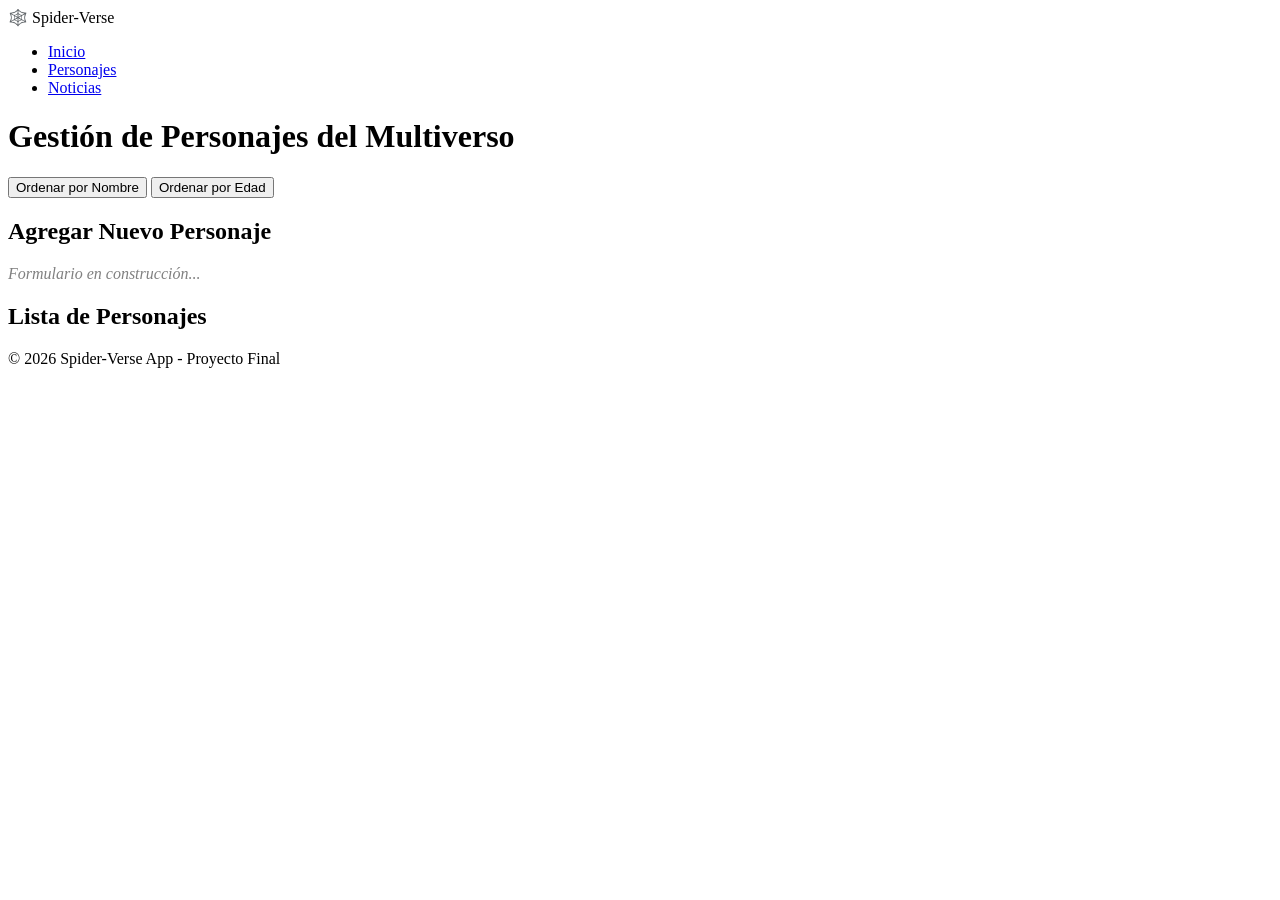
==== contenido.html @ ab41de61 "Maquetacion Html" ====
<!DOCTYPE html>
<html lang="es">
<head>
    <meta charset="UTF-8">
    <meta name="viewport" content="width=device-width, initial-scale=1.0">
    <title>Personajes - Spider-Verse</title>
    <link rel="stylesheet" href="css/estilos.css">
</head>
<body>

    <header>
        <nav class="navbar">
            <div class="logo">🕸️ Spider-Verse</div>
            <ul class="nav-links">
                <li><a href="index.html">Inicio</a></li>
                <li><a href="contenido.html" class="active">Personajes</a></li>
                <li><a href="noticias.html">Noticias</a></li>
            </ul>
        </nav>
    </header>

    <main class="crud-container">
        <h1>Gestión de Personajes del Multiverso</h1>

        <section class="filters-section">
            <button id="btn-ordenar-nombre" class="btn-filter">Ordenar por Nombre</button>
            <button id="btn-ordenar-edad" class="btn-filter">Ordenar por Edad</button>
        </section>

        <section class="form-section">
            <h2 id="form-title">Agregar Nuevo Personaje</h2>
            <form id="personaje-form">
                <p style="color: gray; font-style: italic;">Formulario en construcción...</p>
            </form>
        </section>

        <section class="cards-section">
            <h2>Lista de Personajes</h2>
            <div id="contenedor-tarjetas" class="cards-grid">
                </div>
        </section>
    </main>

    <footer>
        <p>&copy; 2026 Spider-Verse App - Proyecto Final</p>
    </footer>

    <script src="js/app.js"></script>
</body>
</html>
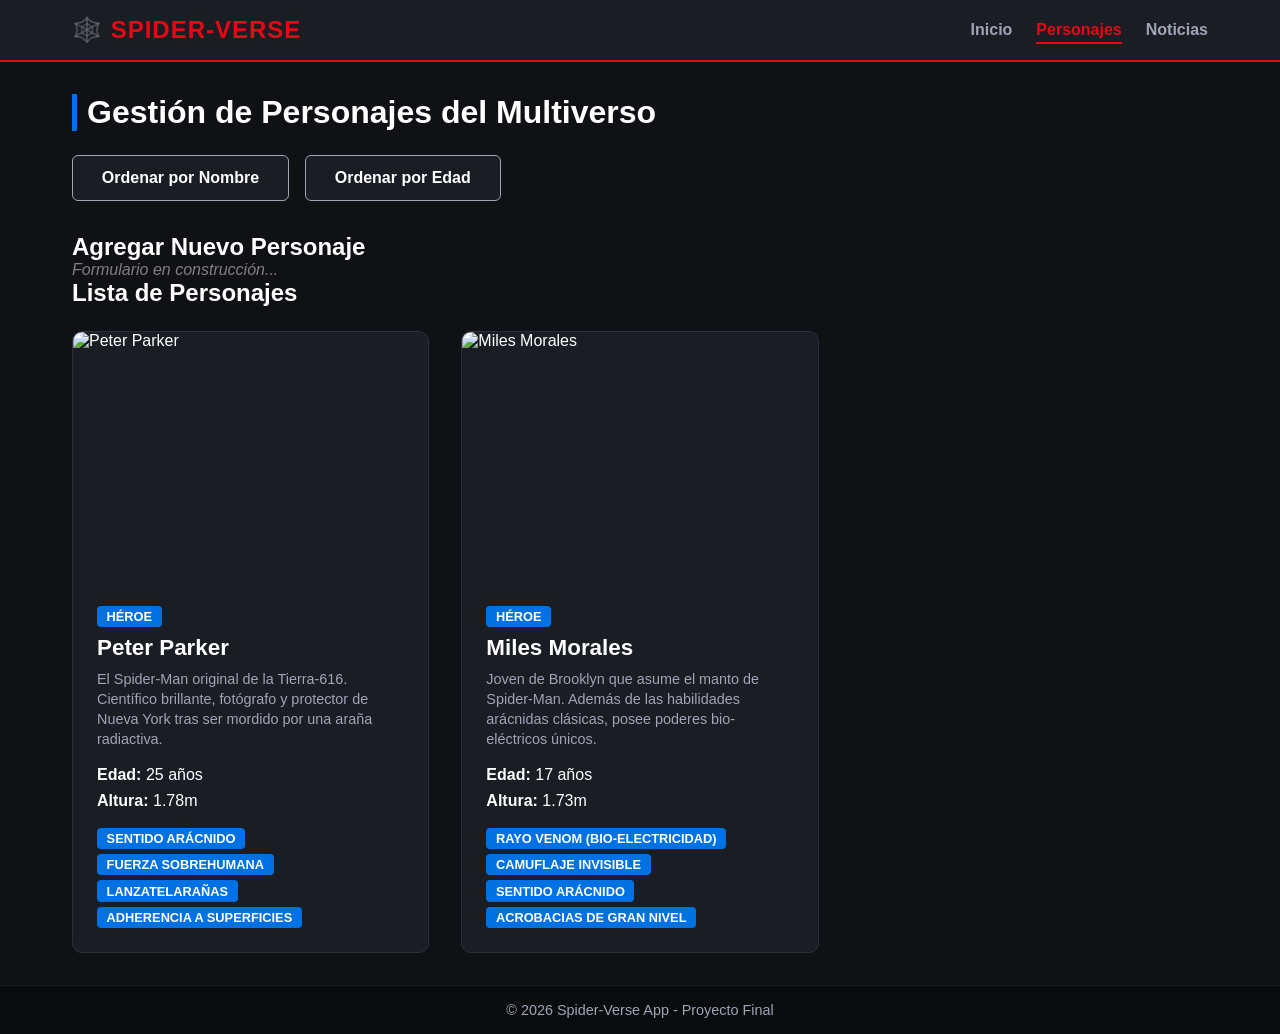
==== commit 0724702f: "Re organizando js" ====
--- a/contenido.html
+++ b/contenido.html
@@ -36,8 +36,7 @@
 
         <section class="cards-section">
             <h2>Lista de Personajes</h2>
-            <div id="contenedor-tarjetas" class="cards-grid">
-                </div>
+            <div id="contenedor-tarjetas" class="cards-grid"></div>
         </section>
     </main>
 
--- a/css/estilos.css
+++ b/css/estilos.css
@@ -0,0 +1,268 @@
+:root {
+    --bg-principal: #0f1115;
+    --bg-tarjetas: #1a1d24;
+    --rojo-spider: #e50914;
+    --azul-spider: #0071e3;
+    --blanco: #ffffff;
+    --texto-secundario: #a0a5b5;
+}
+
+* {
+    margin: 0;
+    padding: 0;
+    box-sizing: border-box;
+    font-family: 'Segoe UI', Tahoma, Geneva, Verdana, sans-serif;
+}
+
+body {
+    background-color: var(--bg-principal);
+    color: var(--blanco);
+    min-height: 100vh;
+    display: flex;
+    flex-direction: column;
+}
+
+header {
+    background-color: var(--bg-tarjetas);
+    border-bottom: 2px solid var(--rojo-spider);
+    position: sticky;
+    top: 0;
+    z-index: 1000;
+}
+
+.navbar {
+    display: flex;
+    justify-content: space-between;
+    align-items: center;
+    max-width: 1200px;
+    margin: 0 auto;
+    padding: 1rem 2rem;
+}
+
+.logo {
+    font-size: 1.5rem;
+    font-weight: bold;
+    color: var(--rojo-spider);
+    text-transform: uppercase;
+    letter-spacing: 1px;
+}
+
+.nav-links {
+    display: flex;
+    list-style: none;
+    gap: 1.5rem;
+}
+
+.nav-links a {
+    color: var(--texto-secundario);
+    text-decoration: none;
+    font-weight: 600;
+    transition: color 0.3s ease;
+}
+
+.nav-links a:hover, 
+.nav-links a.active {
+    color: var(--rojo-spider);
+    border-bottom: 2px solid var(--rojo-spider);
+    padding-bottom: 4px;
+}
+
+.welcome-container {
+    flex: 1;
+    display: flex;
+    justify-content: center;
+    align-items: center;
+    padding: 2rem;
+    text-align: center;
+}
+
+.hero {
+    max-width: 800px;
+    background: radial-gradient(circle, rgba(229,9,20,0.1) 0%, rgba(15,17,13,0) 70%);
+    padding: 3rem;
+    border-radius: 12px;
+}
+
+.hero h1 {
+    font-size: 2.8rem;
+    margin-bottom: 1.5rem;
+    color: var(--blanco);
+    text-shadow: 0 0 10px rgba(229, 9, 20, 0.5);
+}
+
+.hero p {
+    font-size: 1.2rem;
+    color: var(--texto-secundario);
+    margin-bottom: 2rem;
+    line-height: 1.6;
+}
+
+.hero-buttons {
+    display: flex;
+    justify-content: center;
+    gap: 1rem;
+}
+
+.btn-primary, .btn-secondary, .btn-filter {
+    padding: 0.8rem 1.8rem;
+    font-size: 1rem;
+    font-weight: bold;
+    border-radius: 6px;
+    text-decoration: none;
+    cursor: pointer;
+    transition: all 0.3s ease;
+}
+
+.btn-primary {
+    background-color: var(--rojo-spider);
+    color: var(--blanco);
+    border: none;
+}
+
+.btn-primary:hover {
+    background-color: #b8070f;
+    transform: translateY(-2px);
+}
+
+.btn-secondary {
+    background-color: transparent;
+    color: var(--blanco);
+    border: 2px solid var(--azul-spider);
+}
+
+.btn-secondary:hover {
+    background-color: var(--azul-spider);
+    transform: translateY(-2px);
+}
+
+.crud-container, .noticias-container {
+    max-width: 1200px;
+    margin: 0 auto;
+    padding: 2rem;
+    width: 100%;
+}
+
+h1 {
+    margin-bottom: 1.5rem;
+    border-left: 5px solid var(--azul-spider);
+    padding-left: 10px;
+}
+
+.filters-section {
+    margin-bottom: 2rem;
+    display: flex;
+    gap: 1rem;
+}
+
+.btn-filter {
+    background-color: var(--bg-tarjetas);
+    color: var(--blanco);
+    border: 1px solid var(--texto-secundario);
+}
+
+.btn-filter:hover {
+    border-color: var(--azul-spider);
+    color: var(--azul-spider);
+}
+
+.cards-grid {
+    display: grid;
+    grid-template-columns: repeat(auto-fill, minmax(280px, 1fr));
+    gap: 2rem;
+    margin-top: 1.5rem;
+}
+
+.card {
+    background-color: var(--bg-tarjetas);
+    border-radius: 10px;
+    overflow: hidden;
+    border: 1px solid #2a2f3a;
+    transition: transform 0.3s ease, box-shadow 0.3s ease;
+    display: flex;
+    flex-direction: column;
+}
+
+.card:hover {
+    transform: translateY(-5px);
+    box-shadow: 0 5px 15px rgba(0, 113, 227, 0.3);
+}
+
+.card.villano:hover {
+    box-shadow: 0 5px 15px rgba(229, 9, 20, 0.4);
+}
+
+.card-img {
+    width: 100%;
+    height: 250px;
+    object-fit: cover;
+}
+
+.card-body {
+    padding: 1.5rem;
+    display: flex;
+    flex-direction: column;
+    gap: 0.5rem;
+    flex-grow: 1;
+}
+
+.card-title {
+    font-size: 1.4rem;
+    font-weight: bold;
+}
+
+.card-desc {
+    font-size: 0.9rem;
+    color: var(--texto-secundario);
+    line-height: 1.4;
+    margin-bottom: 0.5rem;
+}
+
+.tag-badge {
+    display: inline-block;
+    padding: 0.2rem 0.6rem;
+    border-radius: 4px;
+    font-size: 0.8rem;
+    font-weight: bold;
+    text-transform: uppercase;
+    width: fit-content;
+}
+
+.badge-heroe { background-color: var(--azul-spider); color: white; }
+.badge-villano { background-color: var(--rojo-spider); color: white; }
+
+.sinopsis-card {
+    background-color: var(--bg-tarjetas);
+    padding: 1.5rem;
+    border-radius: 8px;
+    border-left: 4px solid var(--rojo-spider);
+    margin-bottom: 2.5rem;
+    line-height: 1.6;
+}
+
+.news-grid {
+    display: flex;
+    flex-direction: column;
+    gap: 1.5rem;
+}
+
+.news-item {
+    background-color: var(--bg-tarjetas);
+    padding: 1.5rem;
+    border-radius: 8px;
+}
+
+.news-date {
+    font-size: 0.8rem;
+    color: var(--rojo-spider);
+    margin: 0.3rem 0 0.8rem 0;
+}
+
+footer {
+    background-color: #0a0b0d;
+    text-align: center;
+    padding: 1rem;
+    margin-top: auto;
+    font-size: 0.9rem;
+    color: var(--texto-secundario);
+    border-top: 1px solid #1a1d24;
+}
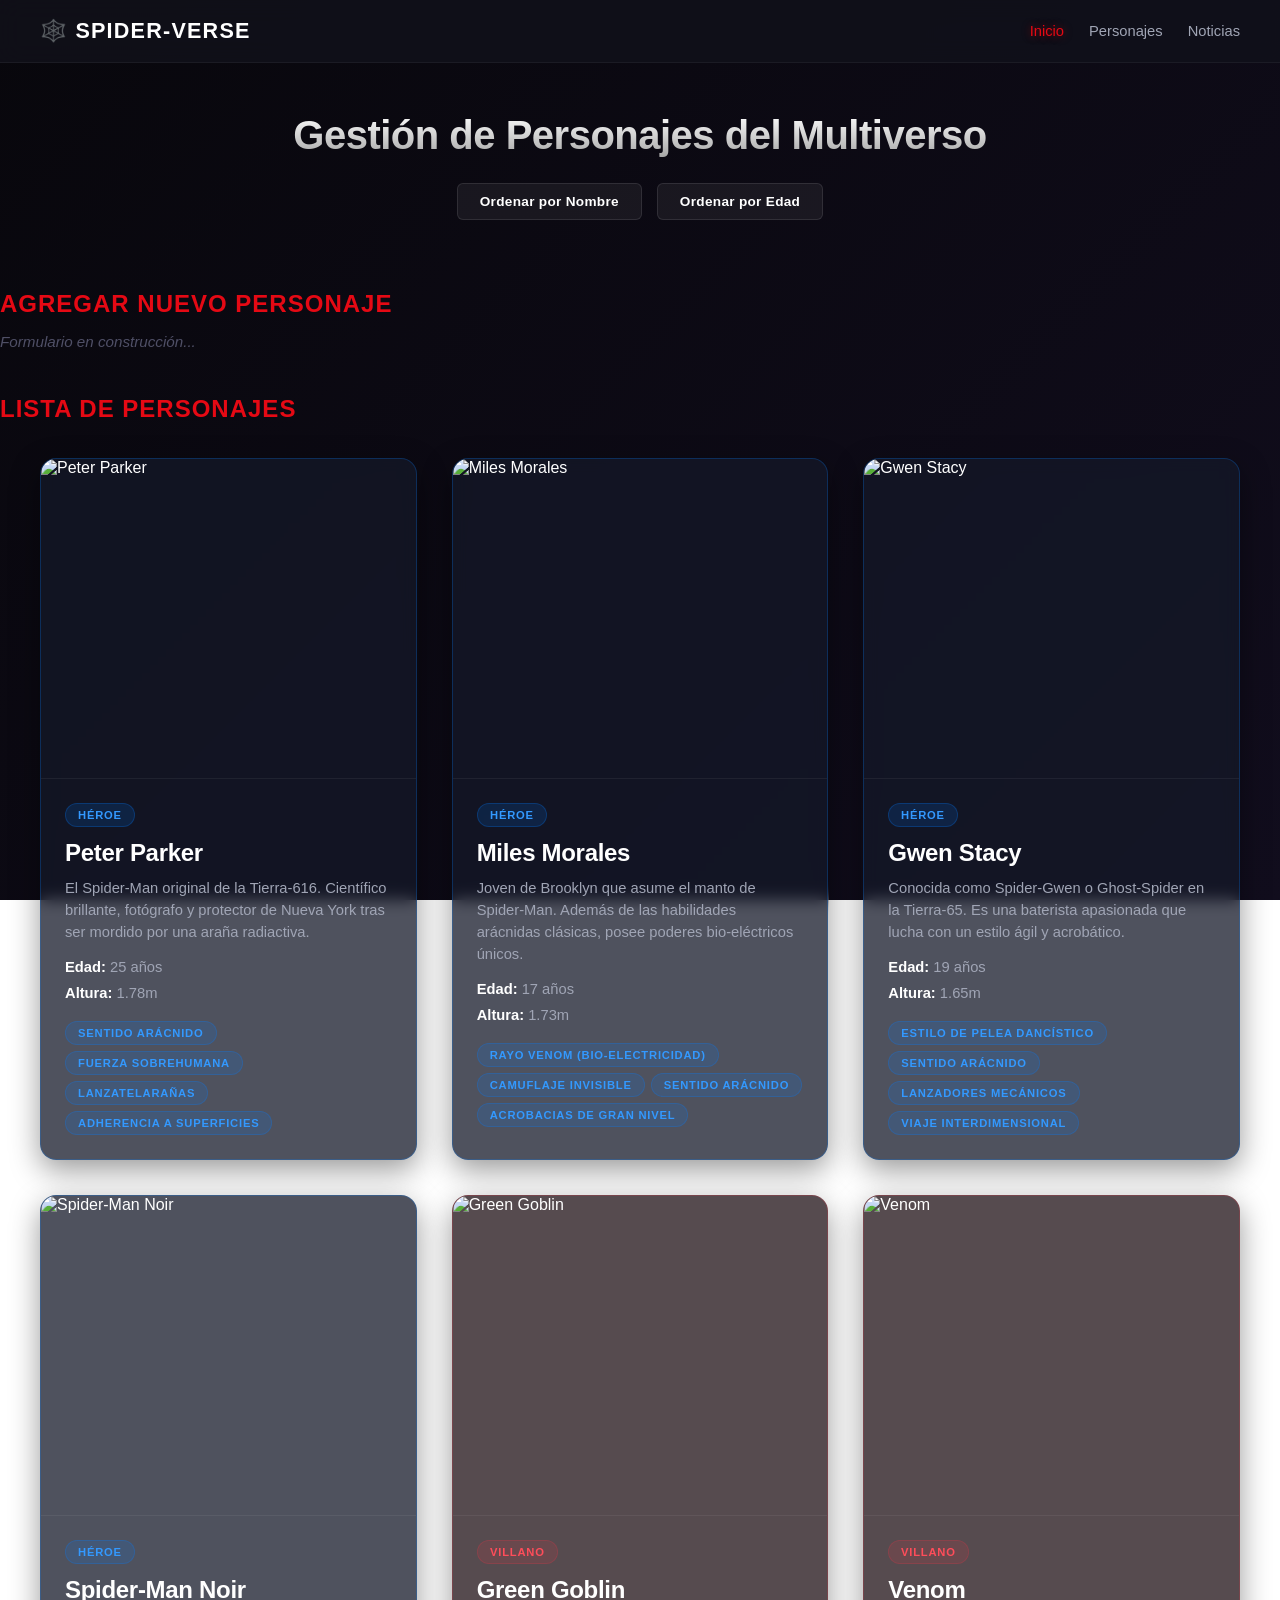
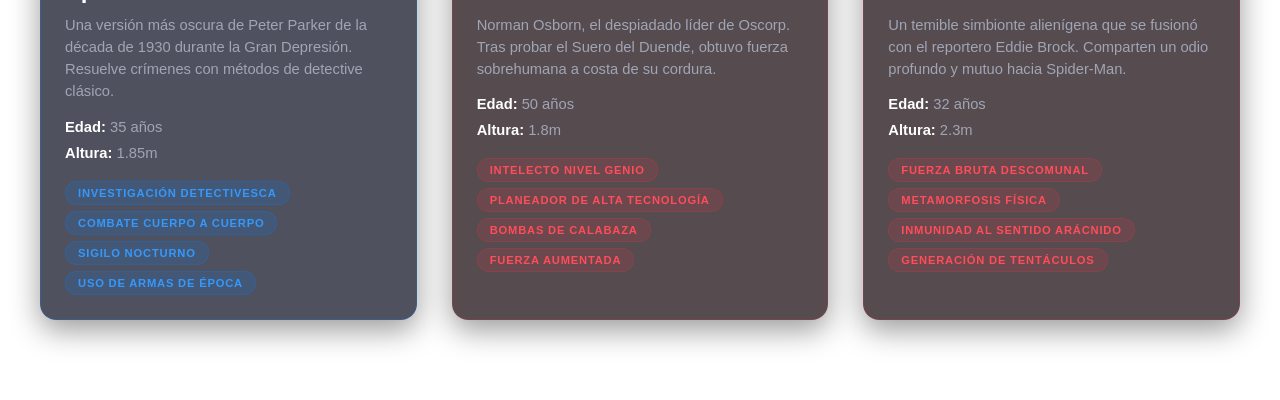
==== commit 427764dc: "Añadiendo mejoras a contenido" ====
--- a/contenido.html
+++ b/contenido.html
@@ -3,47 +3,46 @@
 <head>
     <meta charset="UTF-8">
     <meta name="viewport" content="width=device-width, initial-scale=1.0">
-    <title>Personajes - Spider-Verse</title>
-    <link rel="stylesheet" href="css/estilos.css">
+    <title>Spider-Verse - Gestión de Personajes</title>
+    <!-- Si tu archivo está dentro de la carpeta css, usa esta ruta. Si está suelto, quita el "css/" -->
+    <link rel="stylesheet" href="css/styles.css">
 </head>
 <body>
 
-    <header>
-        <nav class="navbar">
-            <div class="logo">🕸️ Spider-Verse</div>
-            <ul class="nav-links">
-                <li><a href="index.html">Inicio</a></li>
-                <li><a href="contenido.html" class="active">Personajes</a></li>
-                <li><a href="noticias.html">Noticias</a></li>
-            </ul>
-        </nav>
+    <!-- 1. BARRA DE NAVEGACIÓN -->
+    <nav class="navbar">
+        <div class="nav-brand">🕸️ Spider-Verse</div>
+        <ul class="nav-links">
+            <li><a href="#" class="active">Inicio</a></li>
+            <li><a href="#">Personajes</a></li>
+            <li><a href="#">Noticias</a></li>
+        </ul>
+    </nav>
+
+    <!-- 2. CABECERA PRINCIPAL Y BOTONES DE FILTRO -->
+    <header class="main-header">
+        <h1>Gestión de Personajes del Multiverso</h1>
+        <div class="botones-orden">
+            <button id="btn-ordenar-nombre">Ordenar por Nombre</button>
+            <button id="btn-ordenar-edad">Ordenar por Edad</button>
+        </div>
     </header>
 
-    <main class="crud-container">
-        <h1>Gestión de Personajes del Multiverso</h1>
+    <!-- 3. SECCIÓN DEL FORMULARIO -->
+    <section class="form-section">
+        <h2 class="section-title title-form">AGREGAR NUEVO PERSONAJE</h2>
+        <p class="construction-text">Formulario en construcción...</p>
+    </section>
 
-        <section class="filters-section">
-            <button id="btn-ordenar-nombre" class="btn-filter">Ordenar por Nombre</button>
-            <button id="btn-ordenar-edad" class="btn-filter">Ordenar por Edad</button>
-        </section>
-
-        <section class="form-section">
-            <h2 id="form-title">Agregar Nuevo Personaje</h2>
-            <form id="personaje-form">
-                <p style="color: gray; font-style: italic;">Formulario en construcción...</p>
-            </form>
-        </section>
-
-        <section class="cards-section">
-            <h2>Lista de Personajes</h2>
-            <div id="contenedor-tarjetas" class="cards-grid"></div>
-        </section>
+    <!-- 4. SECCIÓN PRINCIPAL DE TARJETAS -->
+    <main class="characters-section">
+        <h2 class="section-title title-list">LISTA DE PERSONAJES</h2>
+        
+        <!-- Contenedor donde se inyectará todo desde el JS -->
+        <div id="contenedor-tarjetas" class="cards-grid"></div>
     </main>
 
-    <footer>
-        <p>&copy; 2026 Spider-Verse App - Proyecto Final</p>
-    </footer>
-
+    <!-- Enlace a tu script de JS -->
     <script src="js/app.js"></script>
 </body>
 </html>
--- a/css/styles.css
+++ b/css/styles.css
@@ -0,0 +1,277 @@
+/* ==========================================
+   1. VARIABLES DE DISEÑO (LOOK PREMIUM)
+   ========================================== */
+:root {
+    --bg-principal: #08070c;
+    --bg-tarjeta-heroe: rgba(20, 24, 40, 0.75);
+    --bg-tarjeta-villano: rgba(30, 15, 20, 0.75);
+    --borde-heroe: rgba(0, 123, 255, 0.25);
+    --borde-heroe-hover: #007bff;
+    --borde-villano: rgba(220, 53, 69, 0.25);
+    --borde-villano-hover: #ff3344;
+    --texto-primario: #ffffff;
+    --texto-secundario: #a0a5b5;
+    --rojo-spider: #e50914;
+}
+
+/* ==========================================
+   2. RESETEO Y FONDO GLOBAL CON GRADIENTE
+   ========================================== */
+* {
+    margin: 0;
+    padding: 0;
+    box-sizing: border-box;
+    font-family: 'Segoe UI', Tahoma, Geneva, Verdana, sans-serif;
+}
+
+body {
+    background: linear-gradient(135deg, #08070c 0%, #110d1d 100%);
+    color: var(--texto-primario);
+    min-height: 100vh;
+    padding-bottom: 60px;
+    background-attachment: fixed;
+}
+
+/* ==========================================
+   3. BARRA DE NAVEGACIÓN MODERNA (GLASSMORPHISM)
+   ========================================== */
+.navbar {
+    background: rgba(17, 17, 26, 0.85);
+    backdrop-filter: blur(12px);
+    -webkit-backdrop-filter: blur(12px);
+    padding: 18px 40px;
+    display: flex;
+    justify-content: space-between;
+    align-items: center;
+    border-bottom: 1px solid rgba(255, 255, 255, 0.05);
+    position: sticky;
+    top: 0;
+    z-index: 1000;
+}
+
+.nav-brand {
+    font-size: 1.35rem;
+    font-weight: bold;
+    letter-spacing: 1.2px;
+    text-transform: uppercase;
+}
+
+.nav-brand span {
+    color: var(--rojo-spider);
+    text-shadow: 0 0 10px rgba(229, 9, 20, 0.4);
+}
+
+.nav-links {
+    list-style: none;
+    display: flex;
+    gap: 25px;
+}
+
+.nav-links a {
+    color: var(--texto-secundario);
+    text-decoration: none;
+    font-size: 0.92rem;
+    font-weight: 500;
+    transition: all 0.3s ease;
+}
+
+.nav-links a:hover, 
+.nav-links a.active {
+    color: var(--rojo-spider);
+    text-shadow: 0 0 8px rgba(229, 9, 20, 0.5);
+}
+
+/* ==========================================
+   4. CABECERA Y BOTONES DE FILTRO
+   ========================================== */
+.main-header {
+    text-align: center;
+    padding: 50px 20px 25px 20px;
+}
+
+.main-header h1 {
+    font-size: 2.5rem;
+    font-weight: 800;
+    letter-spacing: -0.5px;
+    margin-bottom: 25px;
+    background: linear-gradient(180deg, #ffffff 0%, #a5a5a5 100%);
+    -webkit-background-clip: text;
+    background-clip: text; /* Corregido para evitar advertencias de compatibilidad */
+    -webkit-text-fill-color: transparent;
+}
+
+.botones-orden {
+    display: flex;
+    justify-content: center;
+    gap: 15px;
+}
+
+.botones-orden button {
+    background: rgba(255, 255, 255, 0.06);
+    color: var(--texto-primario);
+    border: 1px solid rgba(255, 255, 255, 0.1);
+    padding: 10px 22px;
+    font-size: 0.85rem;
+    font-weight: 600;
+    border-radius: 6px;
+    cursor: pointer;
+    transition: all 0.2s ease;
+    letter-spacing: 0.3px;
+}
+
+.botones-orden button:hover {
+    background: var(--texto-primario);
+    color: #000000;
+    transform: translateY(-2px);
+    box-shadow: 0 5px 15px rgba(255, 255, 255, 0.12);
+}
+
+/* ==========================================
+   5. SECCIONES Y TEXTOS INTERMEDIOS
+   ========================================== */
+.section-title {
+    font-size: 1.5rem;
+    color: var(--rojo-spider);
+    text-transform: uppercase;
+    font-weight: bold;
+    letter-spacing: 1px;
+    margin: 45px 0 15px 0;
+}
+
+.construction-text {
+    font-style: italic;
+    color: #4f4f66;
+    font-size: 0.95rem;
+    margin-bottom: 25px;
+}
+
+/* ==========================================
+   6. GRID DE TARJETAS ADAPTABLE
+   ========================================== */
+.cards-grid {
+    display: grid;
+    grid-template-columns: repeat(auto-fit, minmax(290px, 1fr));
+    gap: 35px;
+    padding: 20px;
+    width: 100%;
+    max-width: 1240px;
+    margin: 0 auto;
+}
+
+/* ==========================================
+   7. TARJETAS (ESTILO PREMIUM EN DETALLE)
+   ========================================== */
+.card {
+    background: var(--bg-tarjeta-heroe) !important;
+    backdrop-filter: blur(8px);
+    -webkit-backdrop-filter: blur(8px);
+    border: 1px solid var(--borde-heroe);
+    border-radius: 16px;
+    overflow: hidden;
+    display: flex;
+    flex-direction: column;
+    min-height: 590px;
+    box-shadow: 0 10px 30px rgba(0, 0, 0, 0.4);
+    transition: all 0.4s cubic-bezier(0.165, 0.84, 0.44, 1);
+    text-align: left;
+}
+
+.card:hover {
+    transform: translateY(-8px);
+    border-color: var(--borde-heroe-hover);
+    box-shadow: 0 15px 35px rgba(0, 123, 255, 0.25);
+}
+
+/* Contenedor para controlar el efecto Zoom de la imagen */
+.card-img-container {
+    width: 100%;
+    height: 320px;
+    overflow: hidden;
+    border-bottom: 1px solid rgba(255, 255, 255, 0.06);
+}
+
+.card-img {
+    width: 100%;
+    height: 100%;
+    object-fit: cover;
+    display: block;
+    transition: transform 0.5s ease;
+}
+
+.card:hover .card-img {
+    transform: scale(1.04);
+}
+
+/* Cuerpo interno de la tarjeta */
+.card .card-body {
+    padding: 24px;
+    display: flex;
+    flex-direction: column;
+    gap: 10px;
+    background: transparent;
+    color: var(--texto-primario);
+    flex-grow: 1;
+}
+
+.card-title {
+    font-size: 1.5rem;
+    font-weight: bold;
+    letter-spacing: -0.3px;
+    margin-top: 2px;
+}
+
+.card-desc {
+    font-size: 0.88rem;
+    color: var(--texto-secundario);
+    line-height: 1.5;
+    margin-bottom: 6px;
+}
+
+.card .card-body p {
+    font-size: 0.92rem;
+    color: var(--texto-secundario);
+}
+
+.card .card-body p strong {
+    color: var(--texto-primario);
+    font-weight: 600;
+}
+
+/* ==========================================
+   8. COMPLEMENTOS Y HOVERS PARA VILLANOS
+   ========================================== */
+.card.villano {
+    background: var(--bg-tarjeta-villano) !important;
+    border-color: var(--borde-villano);
+}
+
+.card.villano:hover {
+    border-color: var(--borde-villano-hover);
+    box-shadow: 0 15px 35px rgba(220, 53, 69, 0.25);
+}
+
+/* ==========================================
+   9. BADGES / ETIQUETAS DE TEXTO REDONDEADAS
+   ========================================== */
+.tag-badge {
+    display: inline-block;
+    padding: 5px 12px;
+    font-size: 0.7rem;
+    font-weight: bold;
+    text-transform: uppercase;
+    border-radius: 20px;
+    width: fit-content;
+    letter-spacing: 0.8px;
+}
+
+.badge-heroe {
+    background: rgba(0, 123, 255, 0.15);
+    color: #3399ff;
+    border: 1px solid rgba(0, 123, 255, 0.25);
+}
+
+.badge-villano {
+    background: rgba(220, 53, 69, 0.15);
+    color: #ff4d5a;
+    border: 1px solid rgba(220, 53, 69, 0.25);
+}
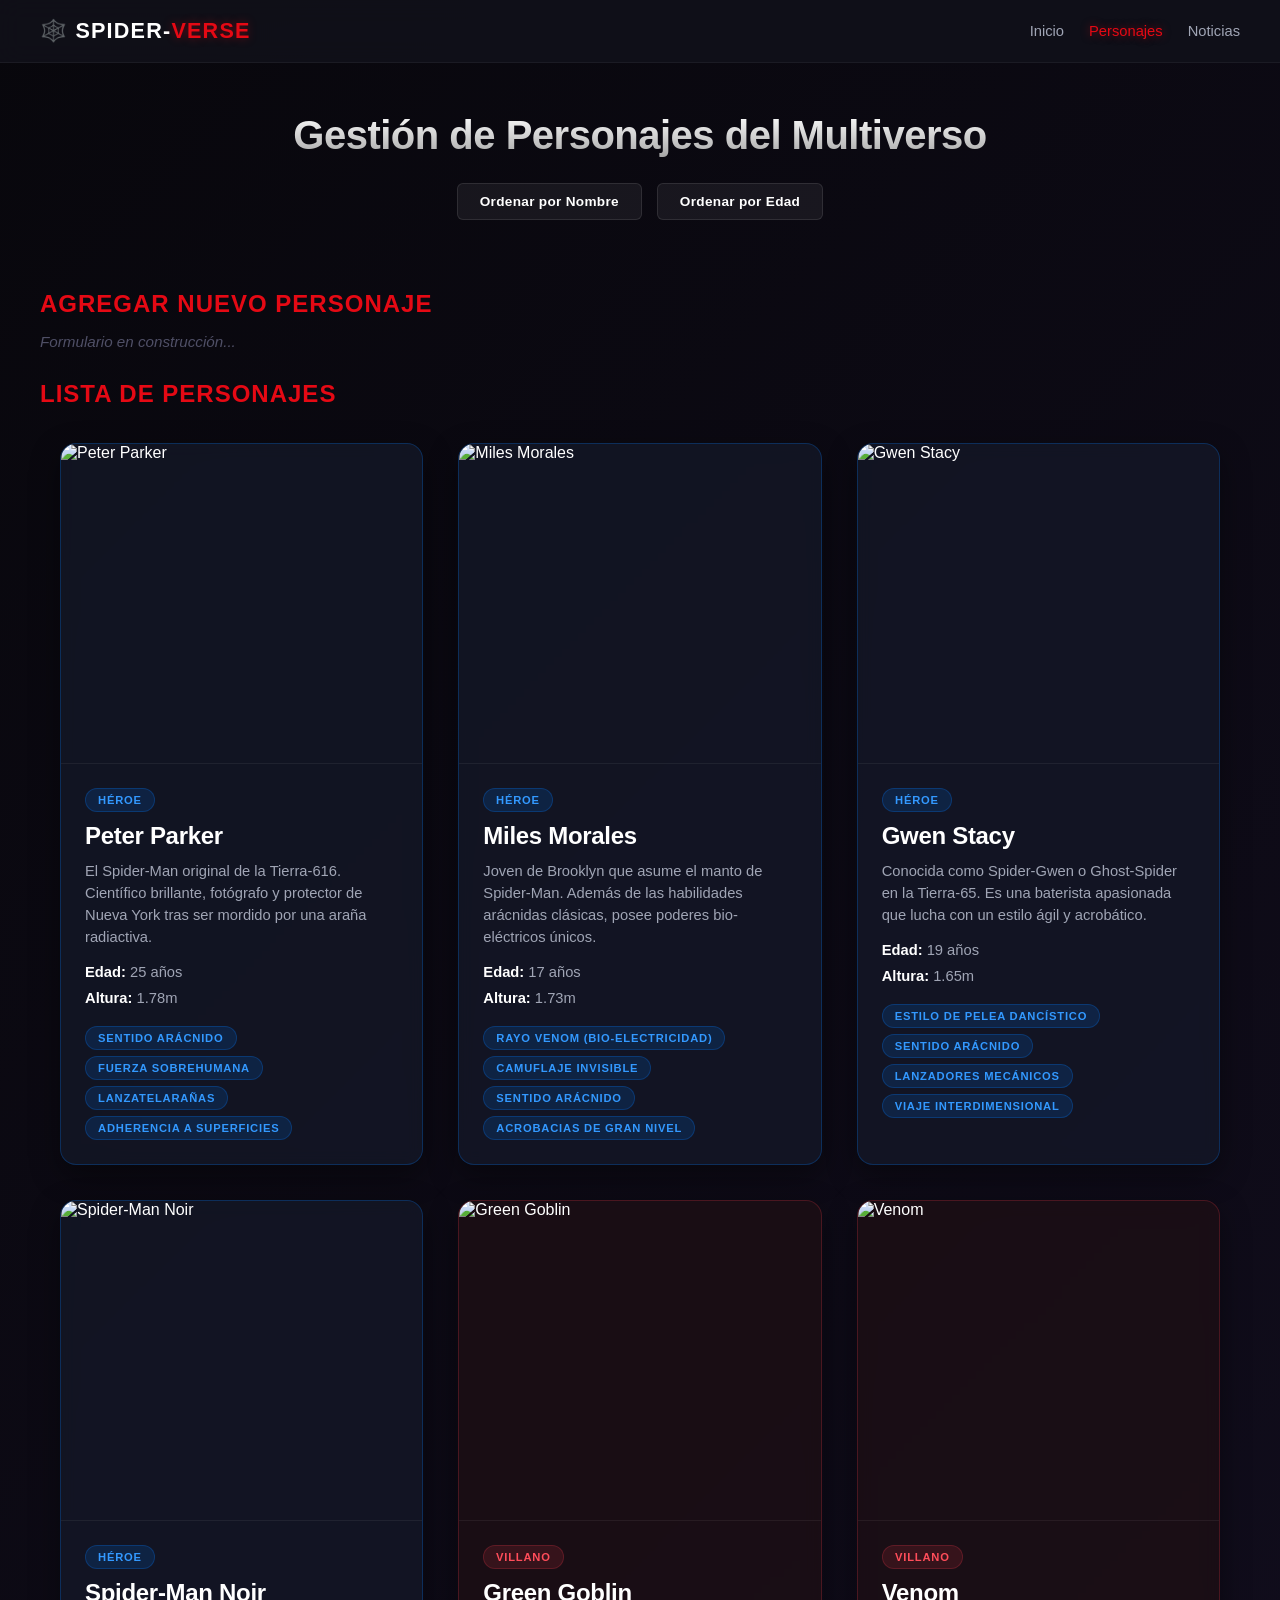
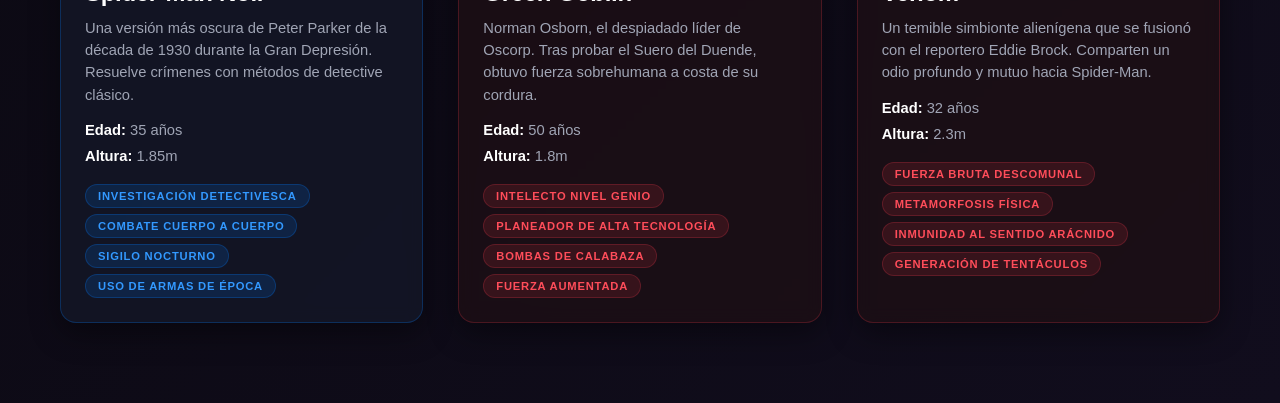
==== commit b6f56fe5: "Organizando inicio" ====
--- a/contenido.html
+++ b/contenido.html
@@ -4,22 +4,22 @@
     <meta charset="UTF-8">
     <meta name="viewport" content="width=device-width, initial-scale=1.0">
     <title>Spider-Verse - Gestión de Personajes</title>
-    <!-- Si tu archivo está dentro de la carpeta css, usa esta ruta. Si está suelto, quita el "css/" -->
+    <!-- Enlace al mismo archivo CSS unificado -->
     <link rel="stylesheet" href="css/styles.css">
 </head>
-<body>
+<body class="characters-page">
 
-    <!-- 1. BARRA DE NAVEGACIÓN -->
+    <!-- BARRA DE NAVEGACIÓN SUPERIOR (GLASSMORPHISM) -->
     <nav class="navbar">
-        <div class="nav-brand">🕸️ Spider-Verse</div>
+        <div class="nav-brand">🕸️ Spider-<span>Verse</span></div>
         <ul class="nav-links">
-            <li><a href="#" class="active">Inicio</a></li>
-            <li><a href="#">Personajes</a></li>
+            <li><a href="index.html">Inicio</a></li>
+            <li><a href="contenido.html" class="active">Personajes</a></li>
             <li><a href="#">Noticias</a></li>
         </ul>
     </nav>
 
-    <!-- 2. CABECERA PRINCIPAL Y BOTONES DE FILTRO -->
+    <!-- ENCABEZADO PRINCIPAL Y BOTONES DE FILTRO -->
     <header class="main-header">
         <h1>Gestión de Personajes del Multiverso</h1>
         <div class="botones-orden">
@@ -28,21 +28,22 @@
         </div>
     </header>
 
-    <!-- 3. SECCIÓN DEL FORMULARIO -->
-    <section class="form-section">
-        <h2 class="section-title title-form">AGREGAR NUEVO PERSONAJE</h2>
-        <p class="construction-text">Formulario en construcción...</p>
-    </section>
+    <!-- SECCIÓN: AGREGAR NUEVO PERSONAJE -->
+    <main style="max-width: 1240px; margin: 0 auto; padding: 0 20px;">
+        <section>
+            <h2 class="section-title" style="text-align: left;">Agregar Nuevo Personaje</h2>
+            <p class="construction-text" style="text-align: left;">Formulario en construcción...</p>
+        </section>
 
-    <!-- 4. SECCIÓN PRINCIPAL DE TARJETAS -->
-    <main class="characters-section">
-        <h2 class="section-title title-list">LISTA DE PERSONAJES</h2>
-        
-        <!-- Contenedor donde se inyectará todo desde el JS -->
-        <div id="contenedor-tarjetas" class="cards-grid"></div>
+        <!-- SECCIÓN: LISTA DE TARJETAS DINÁMICAS -->
+        <section>
+            <h2 class="section-title" style="text-align: left; margin-top: 30px;">Lista de Personajes</h2>
+            <!-- Contenedor donde JavaScript inyectará las tarjetas -->
+            <div id="contenedor-tarjetas" class="cards-grid"></div>
+        </section>
     </main>
 
-    <!-- Enlace a tu script de JS -->
+    <!-- ENLACE AL ARCHIVO JAVASCRIPT LOGIC -->
     <script src="js/app.js"></script>
 </body>
 </html>
--- a/css/styles.css
+++ b/css/styles.css
@@ -1,5 +1,5 @@
 /* ==========================================
-   1. VARIABLES DE DISEÑO (LOOK PREMIUM)
+   1. CONFIGURACIÓN GLOBAL Y VARIABLES
    ========================================== */
 :root {
     --bg-principal: #08070c;
@@ -14,9 +14,6 @@
     --rojo-spider: #e50914;
 }
 
-/* ==========================================
-   2. RESETEO Y FONDO GLOBAL CON GRADIENTE
-   ========================================== */
 * {
     margin: 0;
     padding: 0;
@@ -24,8 +21,23 @@
     font-family: 'Segoe UI', Tahoma, Geneva, Verdana, sans-serif;
 }
 
-body {
-    background: linear-gradient(135deg, #08070c 0%, #110d1d 100%);
+/* ==========================================
+   2. FONDOS INDEPENDIENTES POR PÁGINA (LA SOLUCIÓN)
+   ========================================== */
+
+/* Fondo exclusivo para el index.html */
+body.welcome-page {
+    display: flex;
+    justify-content: center;
+    align-items: center;
+    min-height: 100vh;
+    padding: 20px;
+    background: radial-gradient(circle at center, #140d25 0%, #07060b 100%) !important;
+}
+
+/* Fondo exclusivo para el contenido.html */
+body.characters-page {
+    background: linear-gradient(135deg, #08070c 0%, #110d1d 100%) !important;
     color: var(--texto-primario);
     min-height: 100vh;
     padding-bottom: 60px;
@@ -33,7 +45,107 @@
 }
 
 /* ==========================================
-   3. BARRA DE NAVEGACIÓN MODERNA (GLASSMORPHISM)
+   3. ESTILOS DE LA PÁGINA DE INICIO (INDEX)
+   ========================================== */
+.welcome-container {
+    width: 100%;
+    max-width: 650px;
+    animation: fadeInWelcome 0.8s ease-out;
+}
+
+.welcome-card {
+    background: rgba(18, 16, 28, 0.75);
+    backdrop-filter: blur(16px);
+    -webkit-backdrop-filter: blur(16px);
+    border: 1px solid rgba(229, 9, 20, 0.2);
+    border-radius: 24px;
+    padding: 50px 40px;
+    text-align: center;
+    box-shadow: 0 20px 50px rgba(0, 0, 0, 0.6), 0 0 40px rgba(229, 9, 20, 0.05);
+}
+
+.spider-logo-icon {
+    font-size: 3.5rem;
+    margin-bottom: 20px;
+    filter: drop-shadow(0 0 10px rgba(229, 9, 20, 0.5));
+    animation: pulseSpider 3s infinite ease-in-out;
+}
+
+.welcome-title {
+    font-size: 2.4rem;
+    font-weight: 800;
+    letter-spacing: -0.5px;
+    margin-bottom: 18px;
+    color: #ffffff;
+    line-height: 1.2;
+}
+
+.welcome-title span {
+    color: var(--rojo-spider);
+    text-shadow: 0 0 15px rgba(229, 9, 20, 0.5);
+}
+
+.welcome-text {
+    color: var(--texto-secundario);
+    font-size: 1.05rem;
+    line-height: 1.6;
+    margin-bottom: 35px;
+}
+
+.welcome-actions {
+    display: flex;
+    justify-content: center;
+    gap: 20px;
+    flex-wrap: wrap;
+    margin-bottom: 20px;
+}
+
+.btn-primary {
+    background: var(--rojo-spider);
+    color: #ffffff;
+    text-decoration: none;
+    padding: 14px 28px;
+    font-size: 0.95rem;
+    font-weight: bold;
+    border-radius: 8px;
+    transition: all 0.3s ease;
+    box-shadow: 0 4px 15px rgba(229, 9, 20, 0.3);
+}
+
+.btn-primary:hover {
+    background: #ff1e27;
+    transform: translateY(-2px);
+    box-shadow: 0 6px 20px rgba(229, 9, 20, 0.5);
+}
+
+.btn-secondary {
+    background: rgba(255, 255, 255, 0.04);
+    color: var(--texto-primario);
+    text-decoration: none;
+    border: 1px solid rgba(255, 255, 255, 0.15);
+    padding: 14px 28px;
+    font-size: 0.95rem;
+    font-weight: bold;
+    border-radius: 8px;
+    transition: all 0.3s ease;
+}
+
+.btn-secondary:hover {
+    background: rgba(255, 255, 255, 0.1);
+    border-color: rgba(255, 255, 255, 0.3);
+    transform: translateY(-2px);
+}
+
+.welcome-footer {
+    font-size: 0.8rem;
+    color: #4f4f66;
+    margin-top: 25px;
+    border-top: 1px solid rgba(255, 255, 255, 0.05);
+    padding-top: 20px;
+}
+
+/* ==========================================
+   4. BARRA DE NAVEGACIÓN (CONTENIDO)
    ========================================== */
 .navbar {
     background: rgba(17, 17, 26, 0.85);
@@ -54,6 +166,7 @@
     font-weight: bold;
     letter-spacing: 1.2px;
     text-transform: uppercase;
+    color: #ffffff;
 }
 
 .nav-brand span {
@@ -82,7 +195,7 @@
 }
 
 /* ==========================================
-   4. CABECERA Y BOTONES DE FILTRO
+   5. CABECERA Y BOTONES DE FILTRO
    ========================================== */
 .main-header {
     text-align: center;
@@ -96,7 +209,7 @@
     margin-bottom: 25px;
     background: linear-gradient(180deg, #ffffff 0%, #a5a5a5 100%);
     -webkit-background-clip: text;
-    background-clip: text; /* Corregido para evitar advertencias de compatibilidad */
+    background-clip: text;
     -webkit-text-fill-color: transparent;
 }
 
@@ -127,7 +240,7 @@
 }
 
 /* ==========================================
-   5. SECCIONES Y TEXTOS INTERMEDIOS
+   6. SECCIONES Y GRID ADAPTABLE
    ========================================== */
 .section-title {
     font-size: 1.5rem;
@@ -136,6 +249,7 @@
     font-weight: bold;
     letter-spacing: 1px;
     margin: 45px 0 15px 0;
+    text-align: center;
 }
 
 .construction-text {
@@ -143,11 +257,9 @@
     color: #4f4f66;
     font-size: 0.95rem;
     margin-bottom: 25px;
-}
-
-/* ==========================================
-   6. GRID DE TARJETAS ADAPTABLE
-   ========================================== */
+    text-align: center;
+}
+
 .cards-grid {
     display: grid;
     grid-template-columns: repeat(auto-fit, minmax(290px, 1fr));
@@ -159,7 +271,7 @@
 }
 
 /* ==========================================
-   7. TARJETAS (ESTILO PREMIUM EN DETALLE)
+   7. TARJETAS (ESTILO PREMIUM CARDS)
    ========================================== */
 .card {
     background: var(--bg-tarjeta-heroe) !important;
@@ -182,7 +294,6 @@
     box-shadow: 0 15px 35px rgba(0, 123, 255, 0.25);
 }
 
-/* Contenedor para controlar el efecto Zoom de la imagen */
 .card-img-container {
     width: 100%;
     height: 320px;
@@ -202,7 +313,6 @@
     transform: scale(1.04);
 }
 
-/* Cuerpo interno de la tarjeta */
 .card .card-body {
     padding: 24px;
     display: flex;
@@ -217,7 +327,6 @@
     font-size: 1.5rem;
     font-weight: bold;
     letter-spacing: -0.3px;
-    margin-top: 2px;
 }
 
 .card-desc {
@@ -237,9 +346,7 @@
     font-weight: 600;
 }
 
-/* ==========================================
-   8. COMPLEMENTOS Y HOVERS PARA VILLANOS
-   ========================================== */
+/* Modificadores para Villanos */
 .card.villano {
     background: var(--bg-tarjeta-villano) !important;
     border-color: var(--borde-villano);
@@ -251,7 +358,7 @@
 }
 
 /* ==========================================
-   9. BADGES / ETIQUETAS DE TEXTO REDONDEADAS
+   8. BADGES / ETIQUETAS
    ========================================== */
 .tag-badge {
     display: inline-block;
@@ -274,4 +381,17 @@
     background: rgba(220, 53, 69, 0.15);
     color: #ff4d5a;
     border: 1px solid rgba(220, 53, 69, 0.25);
+}
+
+/* ==========================================
+   9. ANIMACIONES
+   ========================================== */
+@keyframes fadeInWelcome {
+    from { opacity: 0; transform: translateY(20px); }
+    to { opacity: 1; transform: translateY(0); }
+}
+
+@keyframes pulseSpider {
+    0%, 100% { transform: scale(1); filter: drop-shadow(0 0 10px rgba(229, 9, 20, 0.4)); }
+    50% { transform: scale(1.08); filter: drop-shadow(0 0 20px rgba(229, 9, 20, 0.7)); }
 }
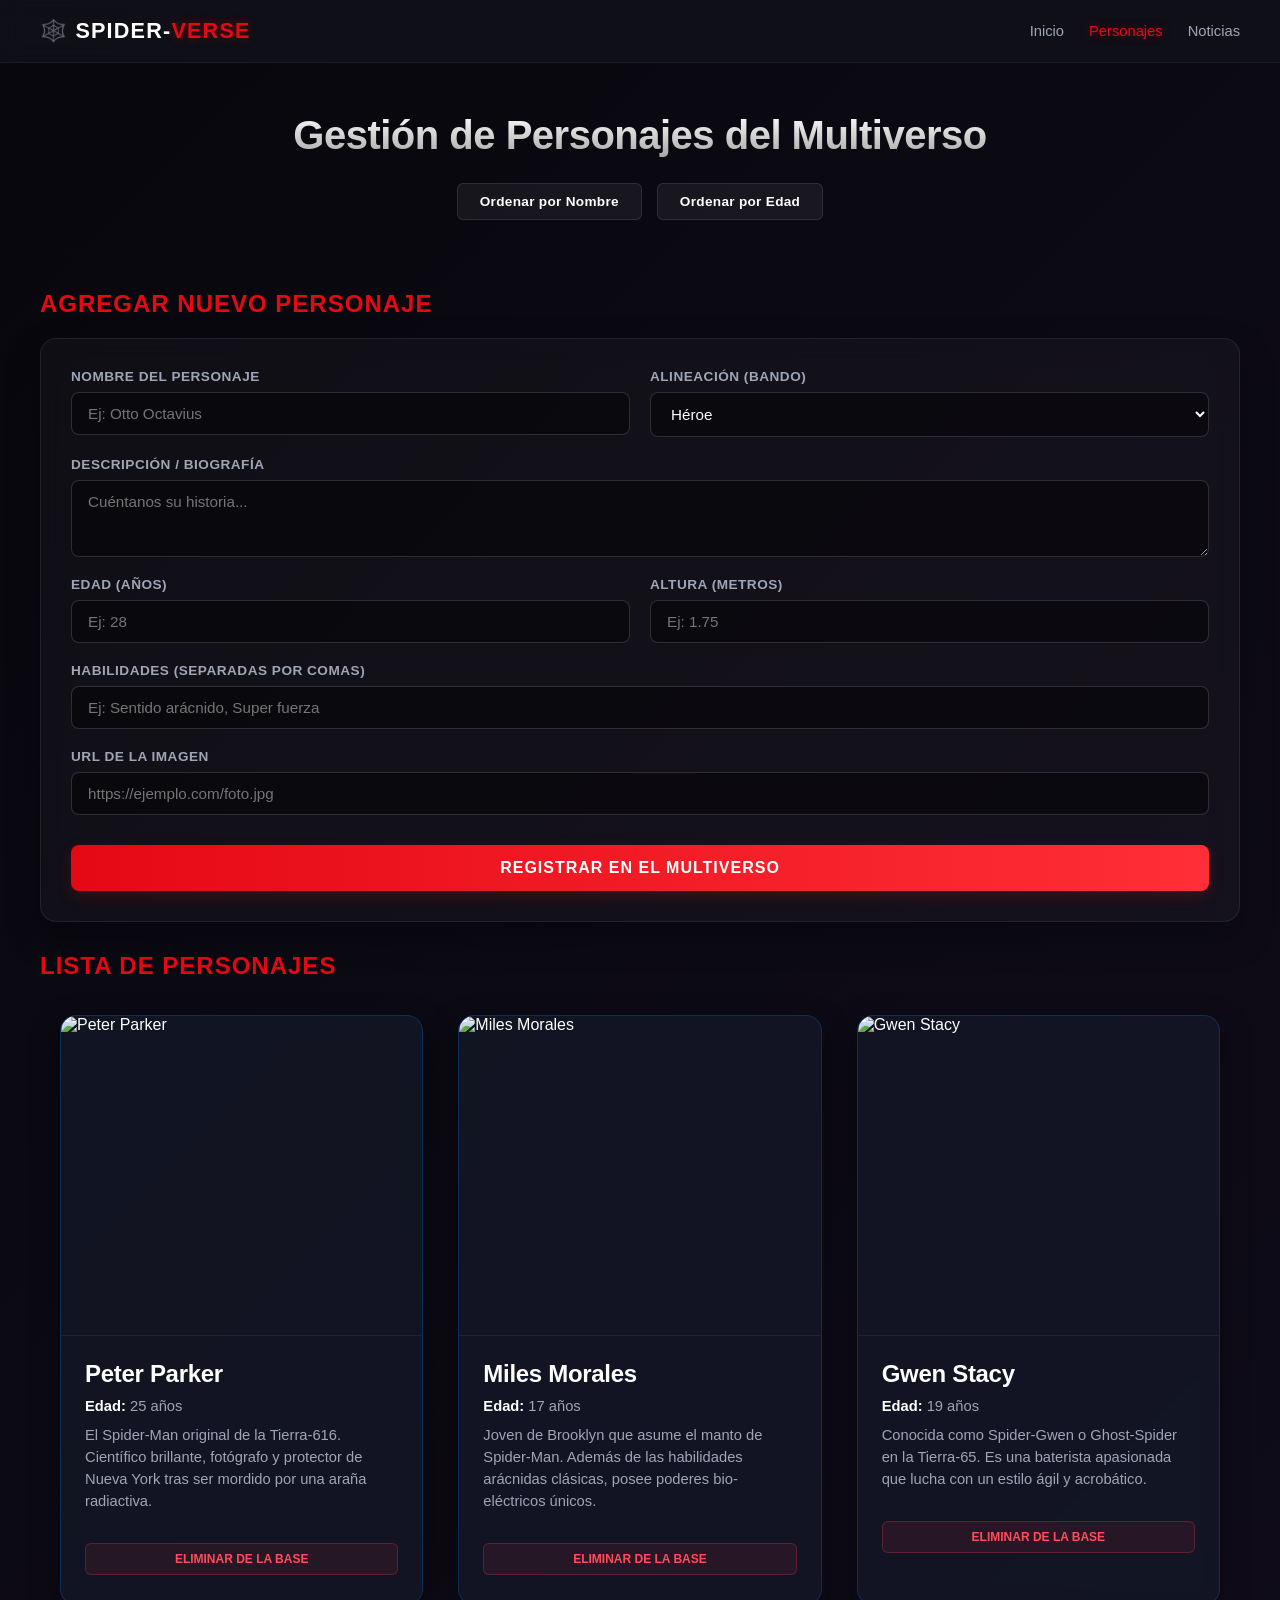
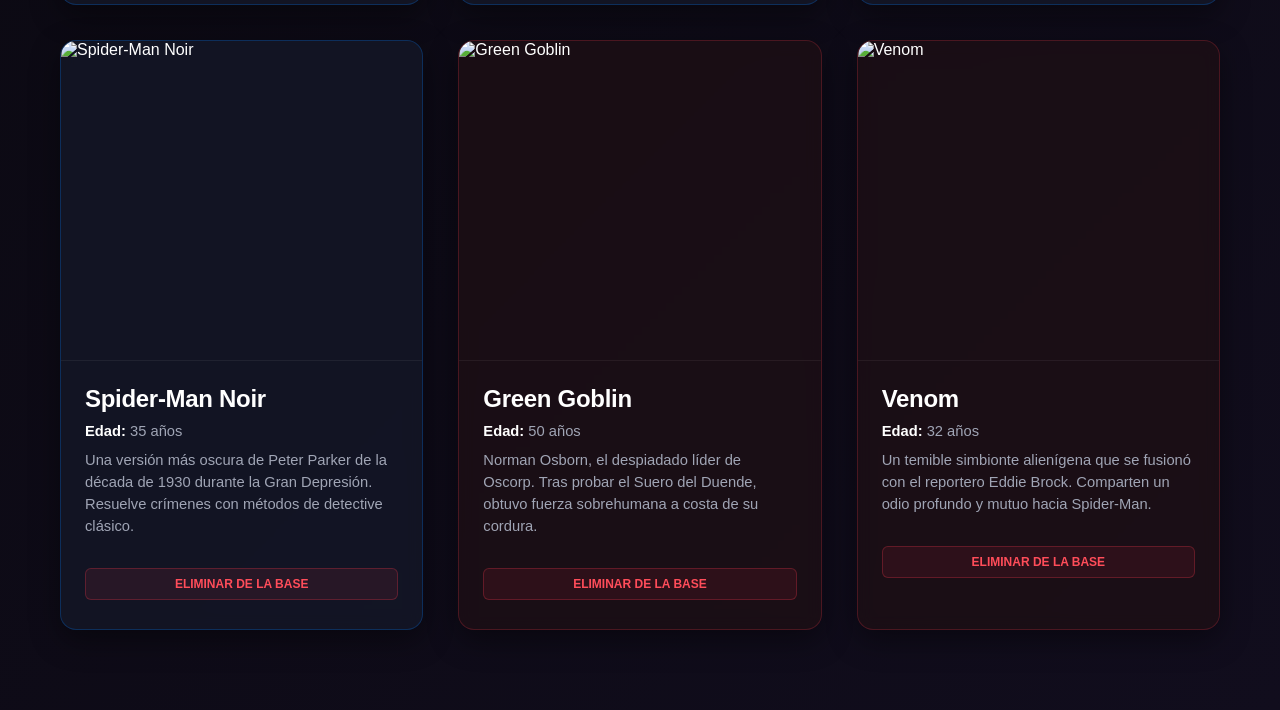
==== commit 3e21033c: "Mejorando logica" ====
--- a/contenido.html
+++ b/contenido.html
@@ -9,13 +9,12 @@
 </head>
 <body class="characters-page">
 
-    <!-- BARRA DE NAVEGACIÓN SUPERIOR (GLASSMORPHISM) -->
     <nav class="navbar">
         <div class="nav-brand">🕸️ Spider-<span>Verse</span></div>
         <ul class="nav-links">
             <li><a href="index.html">Inicio</a></li>
             <li><a href="contenido.html" class="active">Personajes</a></li>
-            <li><a href="#">Noticias</a></li>
+            <li><a href="noticias.html">Noticias</a></li>
         </ul>
     </nav>
 
@@ -32,7 +31,49 @@
     <main style="max-width: 1240px; margin: 0 auto; padding: 0 20px;">
         <section>
             <h2 class="section-title" style="text-align: left;">Agregar Nuevo Personaje</h2>
-            <p class="construction-text" style="text-align: left;">Formulario en construcción...</p>
+<form id="formulario-personaje" class="main-form">
+    <div class="form-group-row">
+        <div class="form-group">
+            <label for="nombre">Nombre del Personaje</label>
+            <input type="text" id="nombre" placeholder="Ej: Otto Octavius" required>
+        </div>
+        <div class="form-group">
+            <label for="bando">Alineación (Bando)</label>
+            <select id="bando" required>
+                <option value="heroe">Héroe</option>
+                <option value="villano">Villano</option>
+            </select>
+        </div>
+    </div>
+
+    <div class="form-group">
+        <label for="descripcion">Descripción / Biografía</label>
+        <textarea id="descripcion" rows="3" placeholder="Cuéntanos su historia..." required></textarea>
+    </div>
+
+    <div class="form-group-row">
+        <div class="form-group">
+            <label for="edad">Edad (años)</label>
+            <input type="number" id="edad" min="1" placeholder="Ej: 28" required>
+        </div>
+        <div class="form-group">
+            <label for="altura">Altura (metros)</label>
+            <input type="number" id="altura" step="0.01" min="0.1" placeholder="Ej: 1.75" required>
+        </div>
+    </div>
+
+    <div class="form-group">
+        <label for="habilidades">Habilidades (Separadas por comas)</label>
+        <input type="text" id="habilidades" placeholder="Ej: Sentido arácnido, Super fuerza" required>
+    </div>
+
+    <div class="form-group">
+        <label for="url_imagen">URL de la Imagen</label>
+        <input type="url" id="url_imagen" placeholder="https://ejemplo.com/foto.jpg" required>
+    </div>
+
+    <button type="submit" class="btn-submit">Registrar en el Multiverso</button>
+</form>
         </section>
 
         <!-- SECCIÓN: LISTA DE TARJETAS DINÁMICAS -->
--- a/css/styles.css
+++ b/css/styles.css
@@ -394,4 +394,115 @@
 @keyframes pulseSpider {
     0%, 100% { transform: scale(1); filter: drop-shadow(0 0 10px rgba(229, 9, 20, 0.4)); }
     50% { transform: scale(1.08); filter: drop-shadow(0 0 20px rgba(229, 9, 20, 0.7)); }
+}
+
+/* ==========================================
+   11. ESTILOS PARA EL FORMULARIO PREMIUM
+   ========================================== */
+.main-form {
+    background: rgba(255, 255, 255, 0.03);
+    backdrop-filter: blur(12px);
+    -webkit-backdrop-filter: blur(12px);
+    border: 1px solid rgba(255, 255, 255, 0.08);
+    border-radius: 16px;
+    padding: 30px;
+    margin-top: 20px;
+    box-shadow: 0 15px 35px rgba(0, 0, 0, 0.3);
+    display: flex;
+    flex-direction: column;
+    gap: 20px;
+}
+
+.form-group-row {
+    display: flex;
+    gap: 20px;
+    flex-wrap: wrap;
+}
+
+.form-group-row .form-group {
+    flex: 1;
+    min-width: 200px;
+}
+
+.form-group {
+    display: flex;
+    flex-direction: column;
+    gap: 8px;
+}
+
+.form-group label {
+    font-size: 0.85rem;
+    font-weight: 600;
+    color: var(--texto-secundario);
+    letter-spacing: 0.5px;
+    text-transform: uppercase;
+}
+
+.form-group input,
+.form-group select,
+.form-group textarea {
+    background: rgba(0, 0, 0, 0.4);
+    border: 1px solid rgba(255, 255, 255, 0.15);
+    border-radius: 8px;
+    padding: 12px 16px;
+    color: var(--texto-primario);
+    font-size: 0.95rem;
+    transition: all 0.3s ease;
+    outline: none;
+}
+
+.form-group input:focus,
+.form-group select:focus,
+.form-group textarea:focus {
+    border-color: var(--rojo-spider);
+    box-shadow: 0 0 10px rgba(229, 9, 20, 0.25);
+    background: rgba(0, 0, 0, 0.6);
+}
+
+/* Estilo para las opciones del select en modo oscuro */
+.form-group select option {
+    background: #120e1e;
+    color: var(--texto-primario);
+}
+
+.btn-submit {
+    background: linear-gradient(90deg, var(--rojo-spider) 0%, #ff2e37 100%);
+    color: #ffffff;
+    border: none;
+    padding: 14px;
+    font-size: 1rem;
+    font-weight: bold;
+    text-transform: uppercase;
+    letter-spacing: 1px;
+    border-radius: 8px;
+    cursor: pointer;
+    transition: all 0.3s ease;
+    margin-top: 10px;
+    box-shadow: 0 5px 15px rgba(229, 9, 20, 0.2);
+}
+
+.btn-submit:hover {
+    transform: translateY(-2px);
+    box-shadow: 0 8px 25px rgba(229, 9, 20, 0.4);
+    filter: brightness(1.1);
+}
+
+.btn-delete {
+    background: rgba(220, 53, 69, 0.1);
+    color: #ff4d5a;
+    border: 1px solid rgba(220, 53, 69, 0.3);
+    padding: 8px 12px;
+    border-radius: 6px;
+    font-size: 0.75rem;
+    font-weight: bold;
+    text-transform: uppercase;
+    cursor: pointer;
+    transition: all 0.2s ease;
+    margin-top: 15px;
+    width: 100%;
+}
+
+.btn-delete:hover {
+    background: #ff4d5a;
+    color: #ffffff;
 }
